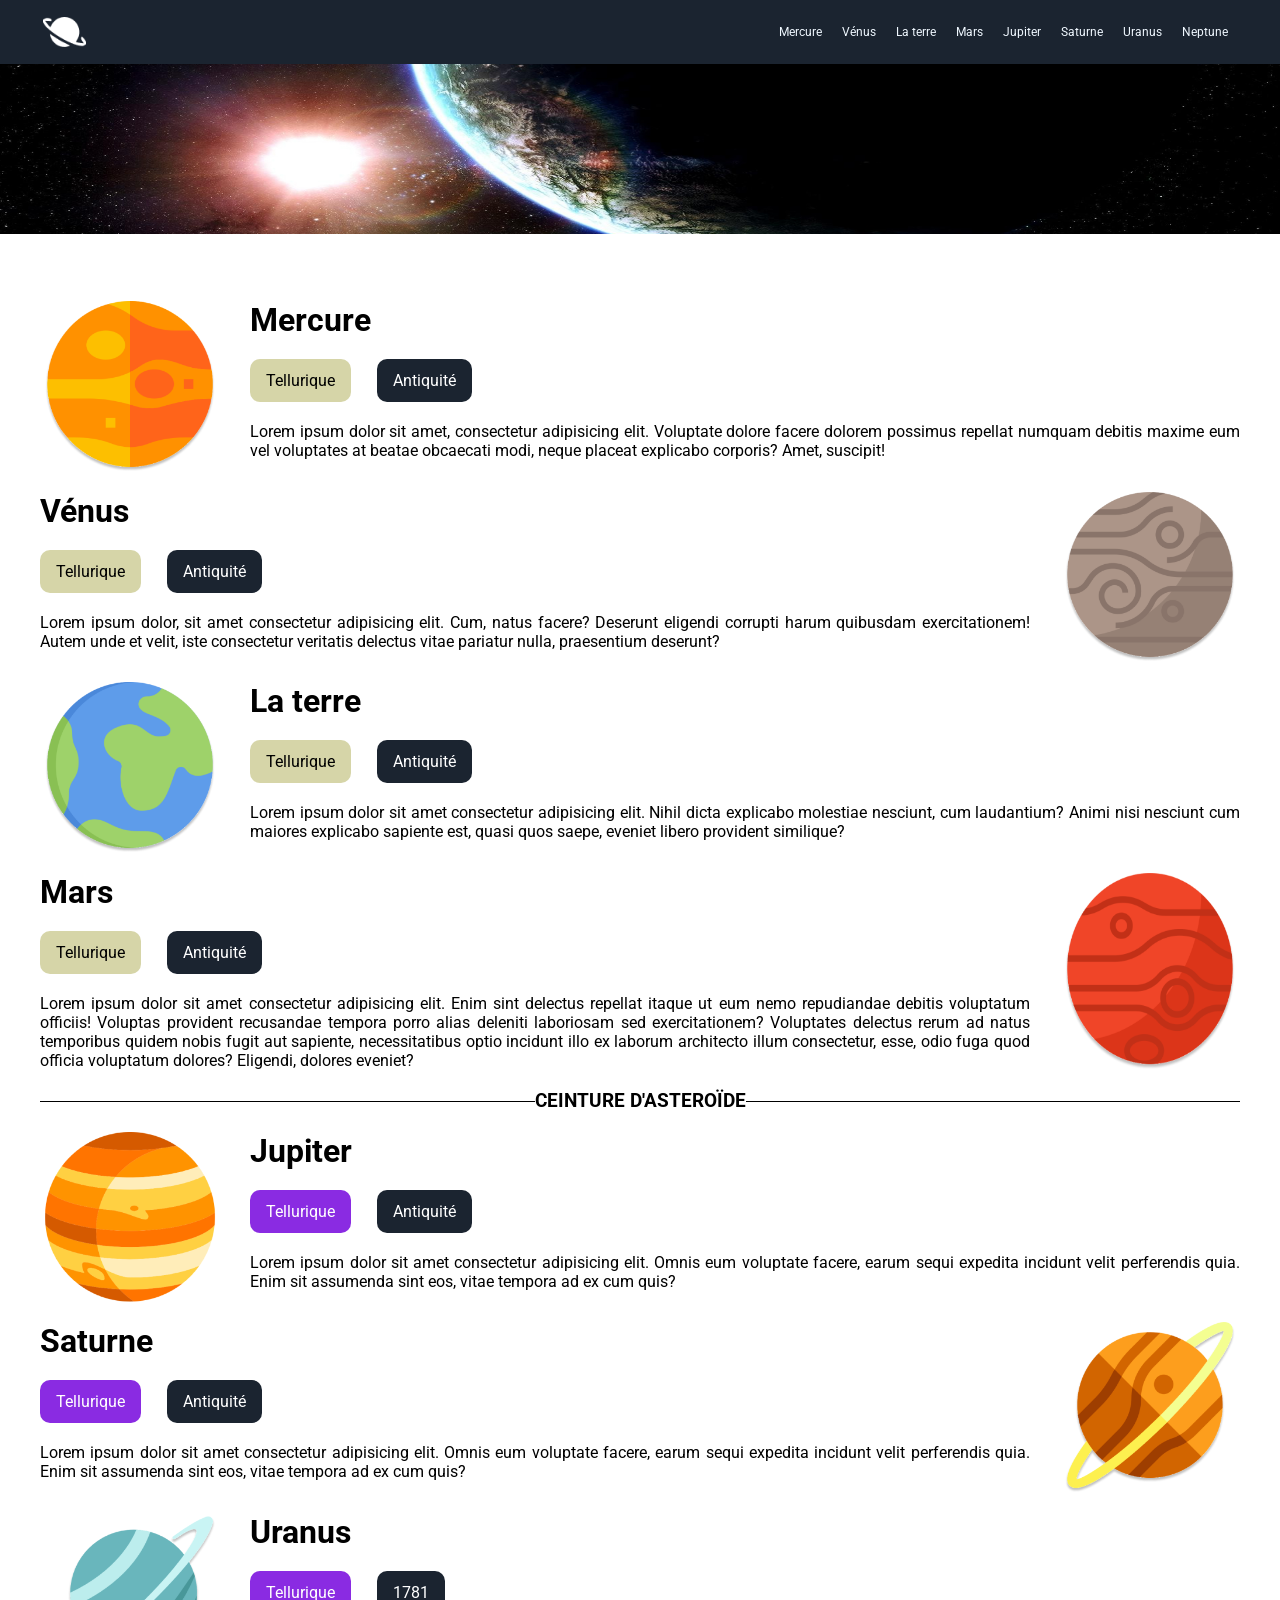
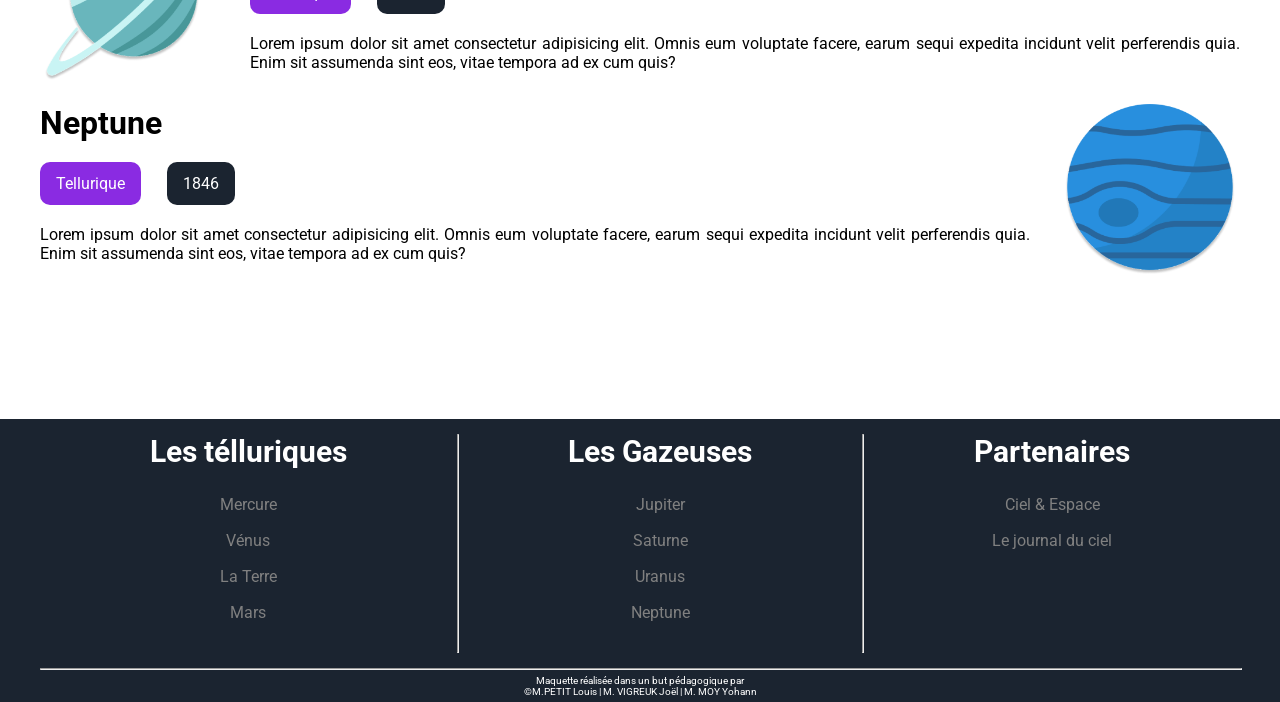
==== planete.html @ 306a0fe1 "premier commit" ====
<!DOCTYPE html>
<html lang="fr">
<head>
    <meta charset="UTF-8">
    <meta name="viewport" content="width=device-width, initial-scale=1.0">
    <meta name="description" content="ceci est une age sur les planètes et leurs spécificités.">
    <link rel="preconnect" href="https://fonts.googleapis.com">
    <link rel="preconnect" href="https://fonts.gstatic.com" crossorigin>
    <link href="https://fonts.googleapis.com/css2?family=Roboto:ital,wght@0,100;0,300;0,400;0,500;0,700;0,900;1,100;1,300;1,400;1,500;1,700;1,900&display=swap" rel="stylesheet">
    <link rel="stylesheet" href="planete.css">
    <link rel="shortcut icon" href="./ressources/logo.png" type="image/x-icon">
    <title>Les planètes</title>
</head>
<body>
    <header>
        <div class="content">
            <img src="./ressources/logo.png" alt="logo de planètes">
            <nav>
                <ul>
                    <li><a href="#mercure">Mercure</a></li>
                    <li><a href="#vénus">Vénus</a></li>
                    <li><a href="#terre">La terre</a></li>
                    <li><a href="#mars">Mars</a></li>
                    <li><a href="#jupiter">Jupiter</a></li>
                    <li><a href="#saturne">Saturne</a></li>
                    <li><a href="#uranus">Uranus</a></li>
                    <li><a href="#neptune">Neptune</a></li>
                </ul>
            </nav>
        </div>
        <img class="entt" src="./ressources/image.jpg" alt="Image de l'en-tête">
    </header>
    <main>
        <div class="main"> 
            <div class="article">
                <img src="./ressources/mercure.png" alt="">
                <article class="rightblock">
                    <h2 id="mercure">Mercure</h2>
                    <div class="spe">
                        <p class="tellurique">Tellurique</p>
                        <p class="date">Antiquité</p>
                    </div>
                    <p>Lorem ipsum dolor sit amet, consectetur adipisicing elit. Voluptate dolore facere dolorem possimus repellat numquam debitis maxime eum vel voluptates at beatae obcaecati modi, neque placeat explicabo corporis? Amet, suscipit!</p>
                </article>
            </div>
            <div class="article">
                <article class="leftblock">
                    <h2 id="vénus">Vénus</h2>
                    <div class="spe">
                        <p class="tellurique">Tellurique</p>
                        <p class="date">Antiquité</p>
                    </div>
                    <p>Lorem ipsum dolor, sit amet consectetur adipisicing elit. Cum, natus facere? Deserunt eligendi corrupti harum quibusdam exercitationem! Autem unde et velit, iste consectetur veritatis delectus vitae pariatur nulla, praesentium deserunt?</p>
                </article>
                <img src="./ressources/venus.png" alt="">
            </div>
            <div class="article">
                <img src="./ressources/la_terre.png" alt="">
                <article class="rightblock">
                    <h2 id="terre">La terre</h2>
                    <div class="spe">
                        <p class="tellurique">Tellurique</p>
                        <p class="date">Antiquité</p>
                    </div>
                    <p>Lorem ipsum dolor sit amet consectetur adipisicing elit. Nihil dicta explicabo molestiae nesciunt, cum laudantium? Animi nisi nesciunt cum maiores explicabo sapiente est, quasi quos saepe, eveniet libero provident similique?</p>
                </article>
            </div>
            <div class="article">
                <article class="leftblock">
                    <h2 id="mars">Mars</h2>
                    <div class="spe">
                        <p class="tellurique">Tellurique</p>
                        <p class="date">Antiquité</p>
                    </div>
                    <p>Lorem ipsum dolor sit amet consectetur adipisicing elit. Enim sint delectus repellat itaque ut eum nemo repudiandae debitis voluptatum officiis! Voluptas provident recusandae tempora porro alias deleniti laboriosam sed exercitationem?
                    Voluptates delectus rerum ad natus temporibus quidem nobis fugit aut sapiente, necessitatibus optio incidunt illo ex laborum architecto illum consectetur, esse, odio fuga quod officia voluptatum dolores? Eligendi, dolores eveniet?</p>
                </article>
                <img src="./ressources/mars.png" alt="">
            </div>
            <h3 class="hr">CEINTURE D'ASTEROÏDE</h3>
            <div class="article">
                <img src="./ressources/jupiter.png" alt="">
                <article class="rightblock">
                    <h2 id="jupiter">Jupiter</h2>
                    <div class="spe">
                        <p class="gaz">Tellurique</p>
                        <p class="date">Antiquité</p>
                    </div>
                    <p>Lorem ipsum dolor sit amet consectetur adipisicing elit. Omnis eum voluptate facere, earum sequi expedita incidunt velit perferendis quia. Enim sit assumenda sint eos, vitae tempora ad ex cum quis?</p>
                </article>
            </div>
            <div class="article">
                <article class="leftblock">
                    <h2 id="saturne">Saturne</h2>
                    <div class="spe">
                        <p class="gaz">Tellurique</p>
                        <p class="date">Antiquité</p>
                    </div>
                    <p>Lorem ipsum dolor sit amet consectetur adipisicing elit. Omnis eum voluptate facere, earum sequi expedita incidunt velit perferendis quia. Enim sit assumenda sint eos, vitae tempora ad ex cum quis?</p>
                </article>
                <img src="./ressources/saturne.png" alt="">
            </div>
            <div class="article">
                <img src="./ressources/uranus.png" alt="">
                <article class="rightblock">
                    <h2 id="uranus">Uranus</h2>
                    <div class="spe">
                        <p class="gaz">Tellurique</p>
                        <p class="date">1781</p>
                    </div>
                    <p>Lorem ipsum dolor sit amet consectetur adipisicing elit. Omnis eum voluptate facere, earum sequi expedita incidunt velit perferendis quia. Enim sit assumenda sint eos, vitae tempora ad ex cum quis?</p>
                </article>
            </div>
            <div class="article">
                <article class="leftblock">
                    <h2 id="neptune">Neptune</h2>
                    <div class="spe">
                        <p class="gaz">Tellurique</p>
                        <p class="date">1846</p>
                    </div>
                    <p>Lorem ipsum dolor sit amet consectetur adipisicing elit. Omnis eum voluptate facere, earum sequi expedita incidunt velit perferendis quia. Enim sit assumenda sint eos, vitae tempora ad ex cum quis?</p>
                </article>
                <img src="./ressources/neptune.png" alt="">
            </div>
        </div>
    </main>
    <footer>
        <div class="footer">
            <div class="content">
                <div class="pdp" id="pdpone">
                    <h2>Les télluriques</h2>
                    <ul>
                        <li>Mercure</li>
                        <li>Vénus</li>
                        <li>La Terre</li>
                        <li>Mars</li>
                    </ul>
                </div>
                <hr>
                <div class="pdp" id="pdptwo">
                    <h2>Les Gazeuses</h2>
                    <ul>
                        <li>Jupiter</li>
                        <li>Saturne</li>
                        <li>Uranus</li>
                        <li>Neptune</li>
                    </ul>
                </div>
                <hr>
                <div class="pdp" id="pdpthree">
                    <h2>Partenaires</h2>
                    <ul>
                        <li>Ciel & Espace</li>
                        <li>Le journal du ciel</li>
                    </ul>
                </div>
            </div>
            <hr class="last">
            <p>Maquette réalisée dans un but pédagogique par</p>
            <p>©M.PETIT Louis | M. VIGREUK Joël | M. MOY Yohann</p> 
        </div>
    </footer>
</body>
</html>
---- planete.css ----
*{
    margin: 0;
    padding: 0;
    font-family: "roboto";

}

header{
    background-color: #1B2430;
    font-size: 0;
    width: 100%;
}

.entt{
    height: 170px;
    width: 100%;
}

.main{
    padding-top: 47px;
    padding-bottom: 124px;
    max-width: 1200px;
    margin: auto;
    background-color: white;
}

.main h2{
    font-size: 32px;
    margin-bottom: 16px;
}

footer{
    background-color: #1B2430;
    color: white;
    padding-bottom: 5px;
}

header .content{
    max-width: 1200px;
    margin: auto ;
    align-items: center;
    padding-left: 5px;
    display: flex;
    justify-content: space-between;
}

header .content img{
    height: 30px;
}

header nav ul{
    display: flex;
    flex-direction: row;
    list-style-type: none;
}

nav li{
    
    font-size: 12px;
}

nav ul li a{
    display: block;
    padding: 25px 10px;
    text-decoration: none;
    color: aliceblue;
}

nav li:hover{
    border-bottom: solid 1px;
    border-color: aliceblue;
}

nav li:last-of-type{
    margin-right: 5px;
}



.pdp ul{
    list-style-type: none;
}

.pdp ul li{
    text-align: center;
    color: gray;
}
.pdp ul li:hover{
    border-bottom: solid 1px;
    width: fit-content;
    margin: auto;
}

footer p{
    text-align: center;
    font-size: 10px;
}


.last{
    width: 100%;
    margin-bottom: 5px;
}

.footer{
    max-width: 1200px;
    margin: auto;
}

.pdp h2{
    font-size: 30px;
    font-weight: bolder;
    margin-bottom: 26px;
    
    text-align: center;
}

.pdp li{
    margin: 17px 0px;
}

#pdpone{
    max-width: 324px;
    margin-right: 1;
    h2{
        max-width: 320px;
    }
}

#pdpthree{
    max-width: 400px;
    h2{
        max-width: 400px;
    }
}

#pdptwo{
    max-width: 425px;
    h2{
        max-width: 424px;
    }
}

footer .content{
    padding: 15px 0px;
    display: flex;
    justify-content: space-evenly;
    height: 219px;
}

.article , .spe{
    display: flex;
    flex-direction: row;
    margin: 20px 0px;
    align-content: center;
}

.article img{
    width: 180px;
}

.article p{
    text-align: justify;
}

.rightblock{
    margin-left: 30px;
    width: 100%;
}

.leftblock{
    width: 100%;
    margin-right: 30px;
}

.date{
    background-color: #1B2430;
    color: white;
    padding: 12px 16px;
    border-radius: 10px;
    margin-left: 26px;
}

.tellurique{
    background-color: #D6D5A8;
    padding: 12px 16px;
    border-radius: 10px;
}

.gaz{
    background-color: blueviolet;
    color: white;
    padding: 12px 16px;
    border-radius: 10px;
}

.hr{
    align-items: center;
    display: flex;
    text-align: center;
}

.hr::before , .hr::after{
    background: currentColor;
    content: "";
    flex: 1;
    height: .025em;
    margin: 0.5;
}

.article{
    margin: 20px 0px;
}
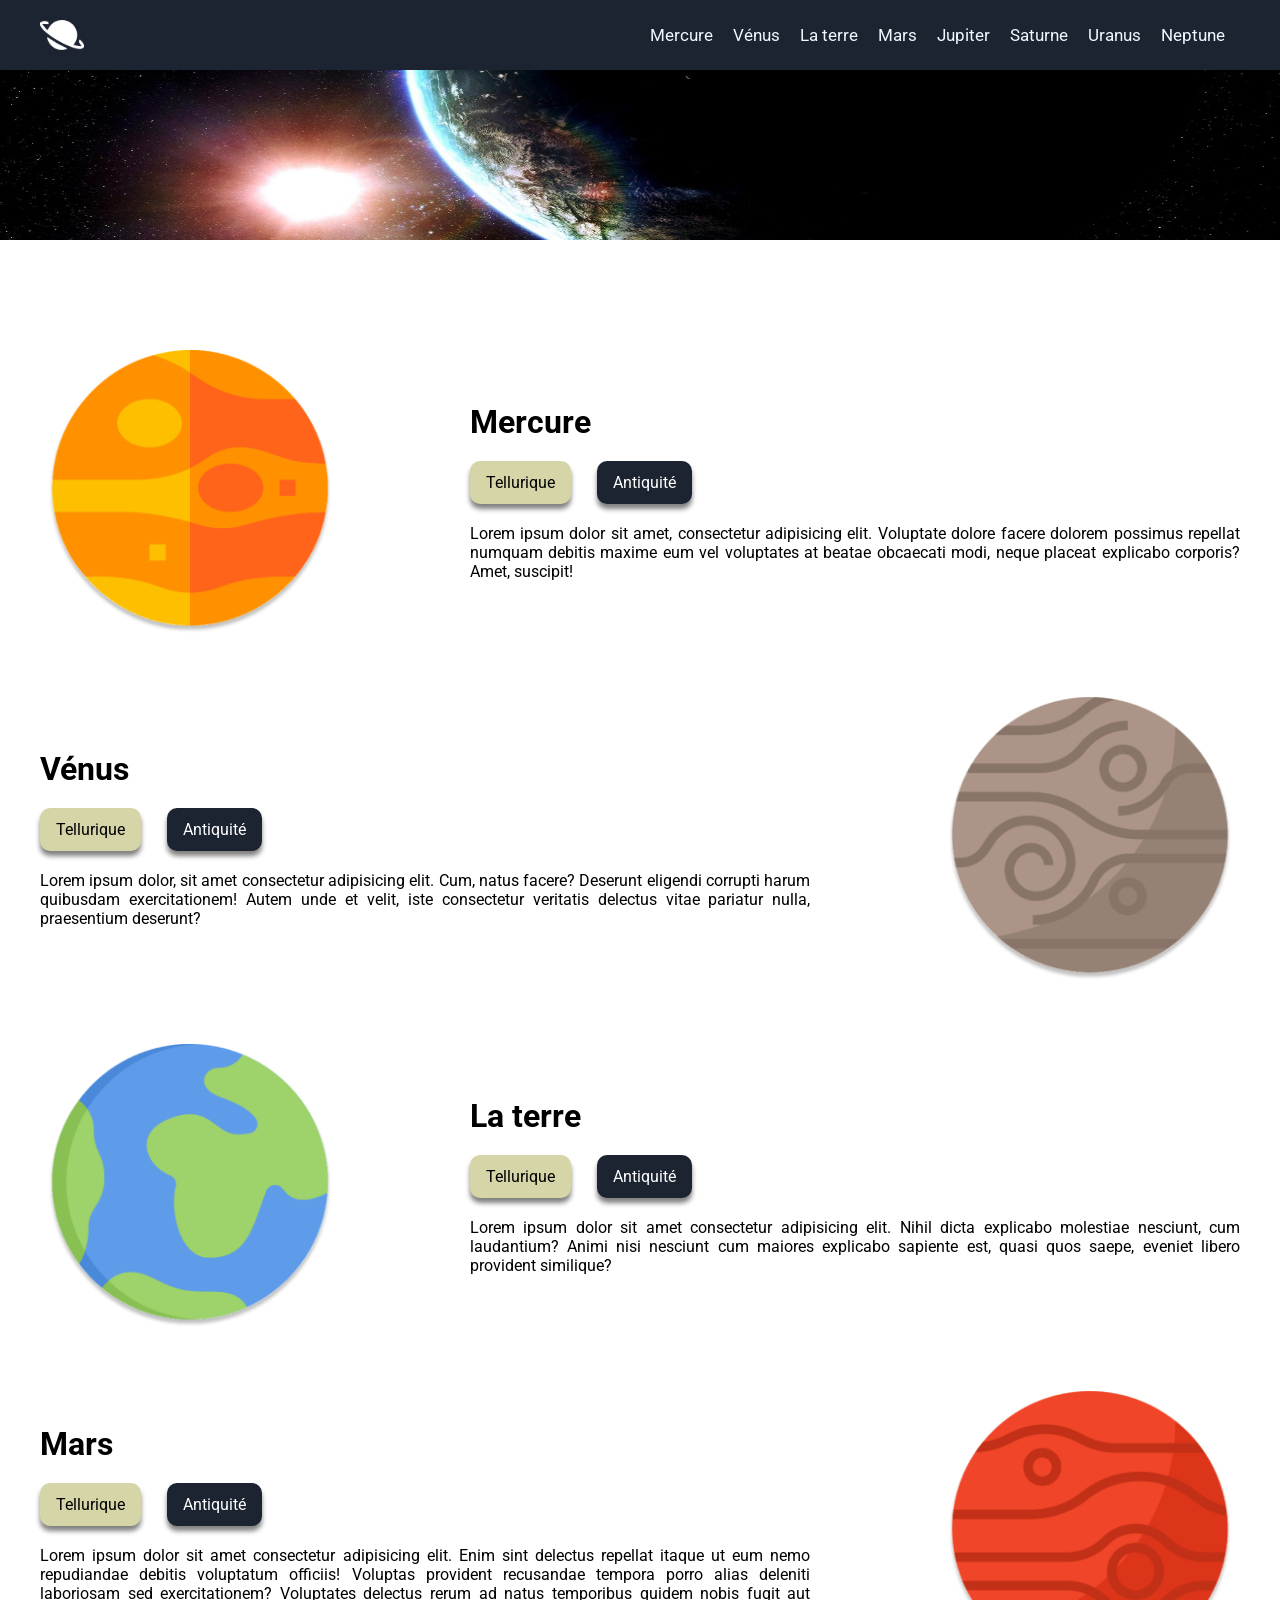
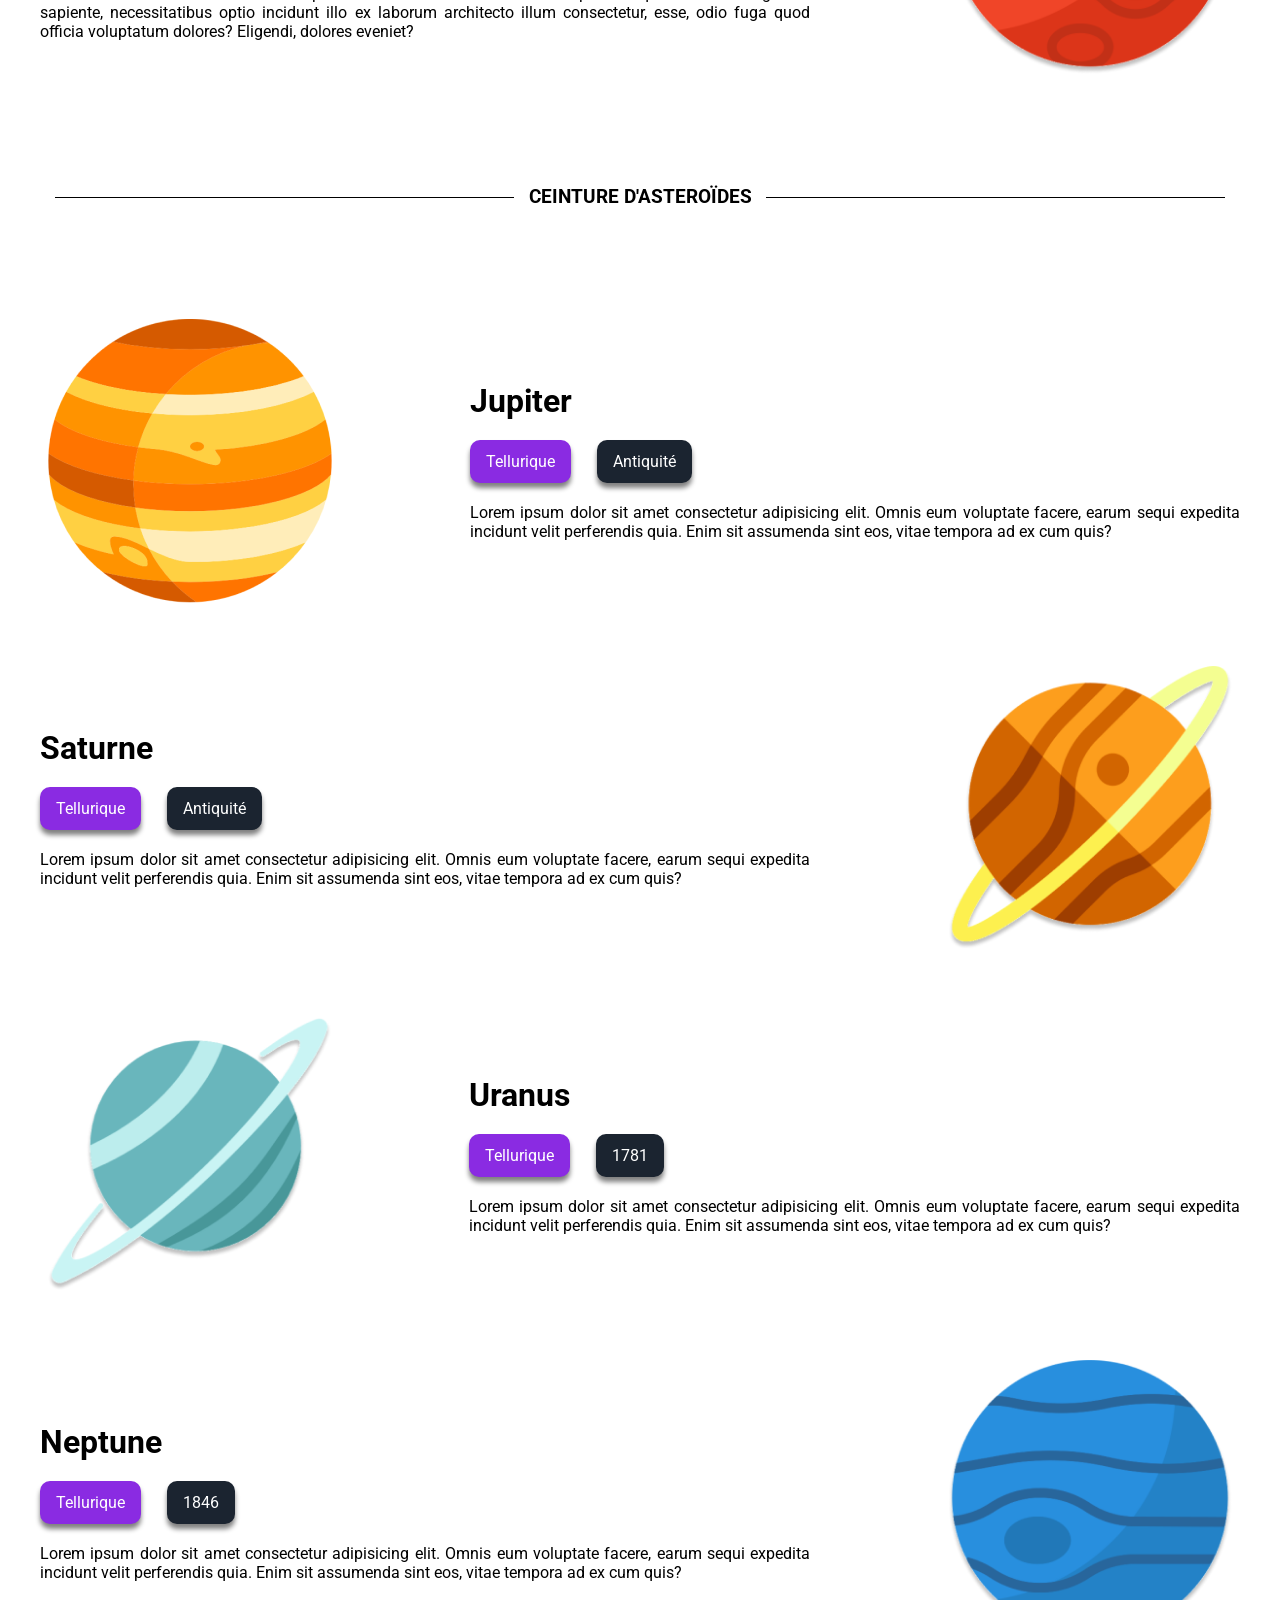
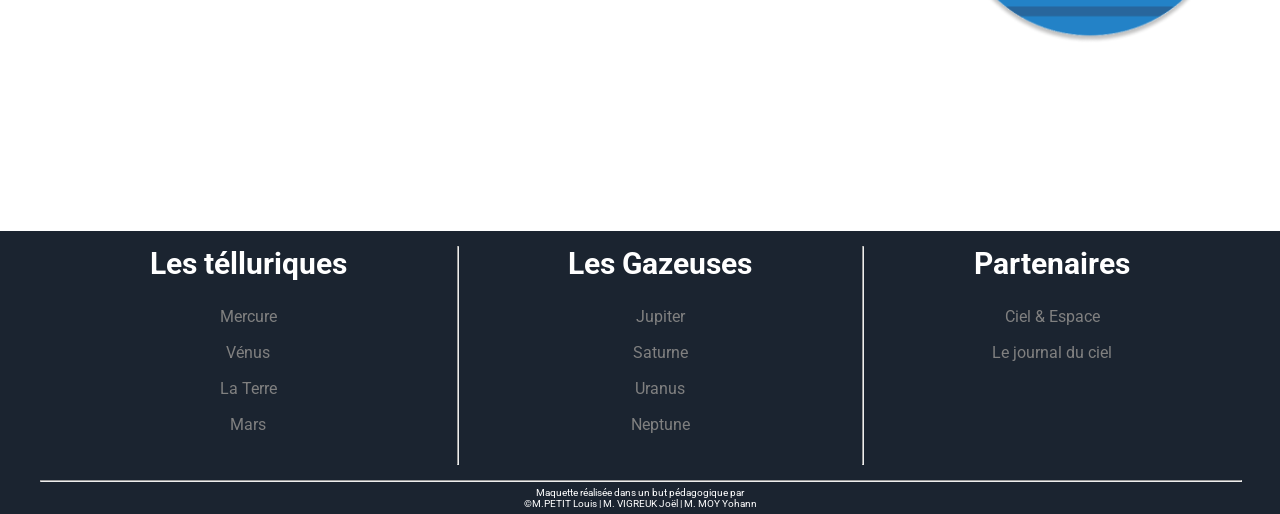
==== commit 6c27e490: "mise à jour du dossier" ====
--- a/planete.html
+++ b/planete.html
@@ -2,6 +2,7 @@
 <html lang="fr">
 <head>
     <meta charset="UTF-8">
+    <meta http-equiv="X-UA-Compatible" content="ie=edge">
     <meta name="viewport" content="width=device-width, initial-scale=1.0">
     <meta name="description" content="ceci est une age sur les planètes et leurs spécificités.">
     <link rel="preconnect" href="https://fonts.googleapis.com">
@@ -17,14 +18,14 @@
             <img src="./ressources/logo.png" alt="logo de planètes">
             <nav>
                 <ul>
-                    <li><a href="#mercure">Mercure</a></li>
-                    <li><a href="#vénus">Vénus</a></li>
-                    <li><a href="#terre">La terre</a></li>
-                    <li><a href="#mars">Mars</a></li>
-                    <li><a href="#jupiter">Jupiter</a></li>
-                    <li><a href="#saturne">Saturne</a></li>
-                    <li><a href="#uranus">Uranus</a></li>
-                    <li><a href="#neptune">Neptune</a></li>
+                    <li><a href="#mercure" aria-label="Direction vers l'article sur la planète Mercure" title="Direction vers l'article sur la planète Mercure">Mercure</a></li>
+                    <li><a href="#vénus" aria-label="Direction vers l'article sur la planète Vénus" title="Direction vers l'article sur la planète Vénus">Vénus</a></li>
+                    <li><a href="#terre" aria-label="Direction vers l'article sur la planète Terre" title="Direction vers l'article sur la planète Terre">La terre</a></li>
+                    <li><a href="#mars" aria-label="Direction vers l'article sur la planète Mars" title="Direction vers l'article sur la planète Mars">Mars</a></li>
+                    <li><a href="#jupiter" aria-label="Direction vers l'article sur la planète Jupiter" title="Direction vers l'article sur la planète Jupiter">Jupiter</a></li>
+                    <li><a href="#saturne" aria-label="Direction vers l'article sur la planète Saturne" title="Direction vers l'article sur la planète Saturne">Saturne</a></li>
+                    <li><a href="#uranus" aria-label="Direction vers l'article sur la planète Uranus" title="Direction vers l'article sur la planète Uranus">Uranus</a></li>
+                    <li><a href="#neptune" aria-label="Direction vers l'article sur la planète Neptune" title="Direction vers l'article sur la planète Neptune">Neptune</a></li>
                 </ul>
             </nav>
         </div>
@@ -33,7 +34,7 @@
     <main>
         <div class="main"> 
             <div class="article">
-                <img src="./ressources/mercure.png" alt="">
+                <img src="./ressources/mercure.png" alt="Image de la planète Mercure">
                 <article class="rightblock">
                     <h2 id="mercure">Mercure</h2>
                     <div class="spe">
@@ -52,10 +53,10 @@
                     </div>
                     <p>Lorem ipsum dolor, sit amet consectetur adipisicing elit. Cum, natus facere? Deserunt eligendi corrupti harum quibusdam exercitationem! Autem unde et velit, iste consectetur veritatis delectus vitae pariatur nulla, praesentium deserunt?</p>
                 </article>
-                <img src="./ressources/venus.png" alt="">
+                <img src="./ressources/venus.png" alt="Image de la planète Vénus">
             </div>
             <div class="article">
-                <img src="./ressources/la_terre.png" alt="">
+                <img src="./ressources/la_terre.png" alt="Image de la planète Terre">
                 <article class="rightblock">
                     <h2 id="terre">La terre</h2>
                     <div class="spe">
@@ -75,11 +76,11 @@
                     <p>Lorem ipsum dolor sit amet consectetur adipisicing elit. Enim sint delectus repellat itaque ut eum nemo repudiandae debitis voluptatum officiis! Voluptas provident recusandae tempora porro alias deleniti laboriosam sed exercitationem?
                     Voluptates delectus rerum ad natus temporibus quidem nobis fugit aut sapiente, necessitatibus optio incidunt illo ex laborum architecto illum consectetur, esse, odio fuga quod officia voluptatum dolores? Eligendi, dolores eveniet?</p>
                 </article>
-                <img src="./ressources/mars.png" alt="">
+                <img src="./ressources/mars.png" alt="Image de la planète Mars">
             </div>
-            <h3 class="hr">CEINTURE D'ASTEROÏDE</h3>
+            <h3 class="hr">ceinture d'asteroïdes</h3>
             <div class="article">
-                <img src="./ressources/jupiter.png" alt="">
+                <img src="./ressources/jupiter.png" alt="Image de la planète Jupiter">
                 <article class="rightblock">
                     <h2 id="jupiter">Jupiter</h2>
                     <div class="spe">
@@ -98,10 +99,10 @@
                     </div>
                     <p>Lorem ipsum dolor sit amet consectetur adipisicing elit. Omnis eum voluptate facere, earum sequi expedita incidunt velit perferendis quia. Enim sit assumenda sint eos, vitae tempora ad ex cum quis?</p>
                 </article>
-                <img src="./ressources/saturne.png" alt="">
+                <img src="./ressources/saturne.png" alt="Image de la planète Saturne">
             </div>
             <div class="article">
-                <img src="./ressources/uranus.png" alt="">
+                <img src="./ressources/uranus.png" alt="Image de la planète Uranus">
                 <article class="rightblock">
                     <h2 id="uranus">Uranus</h2>
                     <div class="spe">
@@ -120,7 +121,7 @@
                     </div>
                     <p>Lorem ipsum dolor sit amet consectetur adipisicing elit. Omnis eum voluptate facere, earum sequi expedita incidunt velit perferendis quia. Enim sit assumenda sint eos, vitae tempora ad ex cum quis?</p>
                 </article>
-                <img src="./ressources/neptune.png" alt="">
+                <img src="./ressources/neptune.png" alt="Image de la planète Neptune">
             </div>
         </div>
     </main>
--- a/planete.css
+++ b/planete.css
@@ -2,7 +2,10 @@
     margin: 0;
     padding: 0;
     font-family: "roboto";
-
+}
+
+html{
+    background-color: #1B2430;
 }
 
 header{
@@ -17,29 +20,33 @@
 }
 
 .main{
-    padding-top: 47px;
-    padding-bottom: 124px;
+    padding-top: 2.94rem;
+    padding-bottom: 7.75rem;
     max-width: 1200px;
     margin: auto;
     background-color: white;
 }
 
+main{
+    background-color: white;
+}
+
 .main h2{
-    font-size: 32px;
-    margin-bottom: 16px;
+    font-size: 2rem;
+    margin-bottom: 1rem;
 }
 
 footer{
     background-color: #1B2430;
     color: white;
-    padding-bottom: 5px;
+    padding-bottom: 0.31rem;
 }
 
 header .content{
     max-width: 1200px;
     margin: auto ;
     align-items: center;
-    padding-left: 5px;
+    padding-left: 0.5px;
     display: flex;
     justify-content: space-between;
 }
@@ -55,8 +62,7 @@
 }
 
 nav li{
-    
-    font-size: 12px;
+    font-size: 1.06rem;
 }
 
 nav ul li a{
@@ -151,12 +157,13 @@
 .article , .spe{
     display: flex;
     flex-direction: row;
-    margin: 20px 0px;
-    align-content: center;
+    margin: 1.25rem 0px;
+    align-items: center;
 }
 
 .article img{
-    width: 180px;
+    width: 300px;
+    height: 284px;
 }
 
 .article p{
@@ -164,40 +171,45 @@
 }
 
 .rightblock{
-    margin-left: 30px;
+    margin-left: 8.125rem;
     width: 100%;
 }
 
 .leftblock{
     width: 100%;
-    margin-right: 30px;
+    margin-right: 8.125rem;
 }
 
 .date{
     background-color: #1B2430;
     color: white;
-    padding: 12px 16px;
+    padding: 0.75rem 1rem;
     border-radius: 10px;
-    margin-left: 26px;
+    margin-left: 1.625rem;
+    box-shadow: 0px 5px 5px grey;
 }
 
 .tellurique{
     background-color: #D6D5A8;
-    padding: 12px 16px;
+    padding: 0.75rem 1rem;
     border-radius: 10px;
+    box-shadow: 0px 5px 5px grey;
 }
 
 .gaz{
     background-color: blueviolet;
     color: white;
-    padding: 12px 16px;
+    padding: 0.75rem 1rem;
     border-radius: 10px;
+    box-shadow: 0px 5px 5px grey;
 }
 
 .hr{
     align-items: center;
     display: flex;
     text-align: center;
+    margin: 6.687rem 0;
+    text-transform: uppercase;
 }
 
 .hr::before , .hr::after{
@@ -205,9 +217,14 @@
     content: "";
     flex: 1;
     height: .025em;
-    margin: 0.5;
+    margin: 0.937rem;
 }
 
 .article{
-    margin: 20px 0px;
-}+    margin: 3.937rem 0px;
+}
+/*
+@media screen () {
+    
+}
+*/
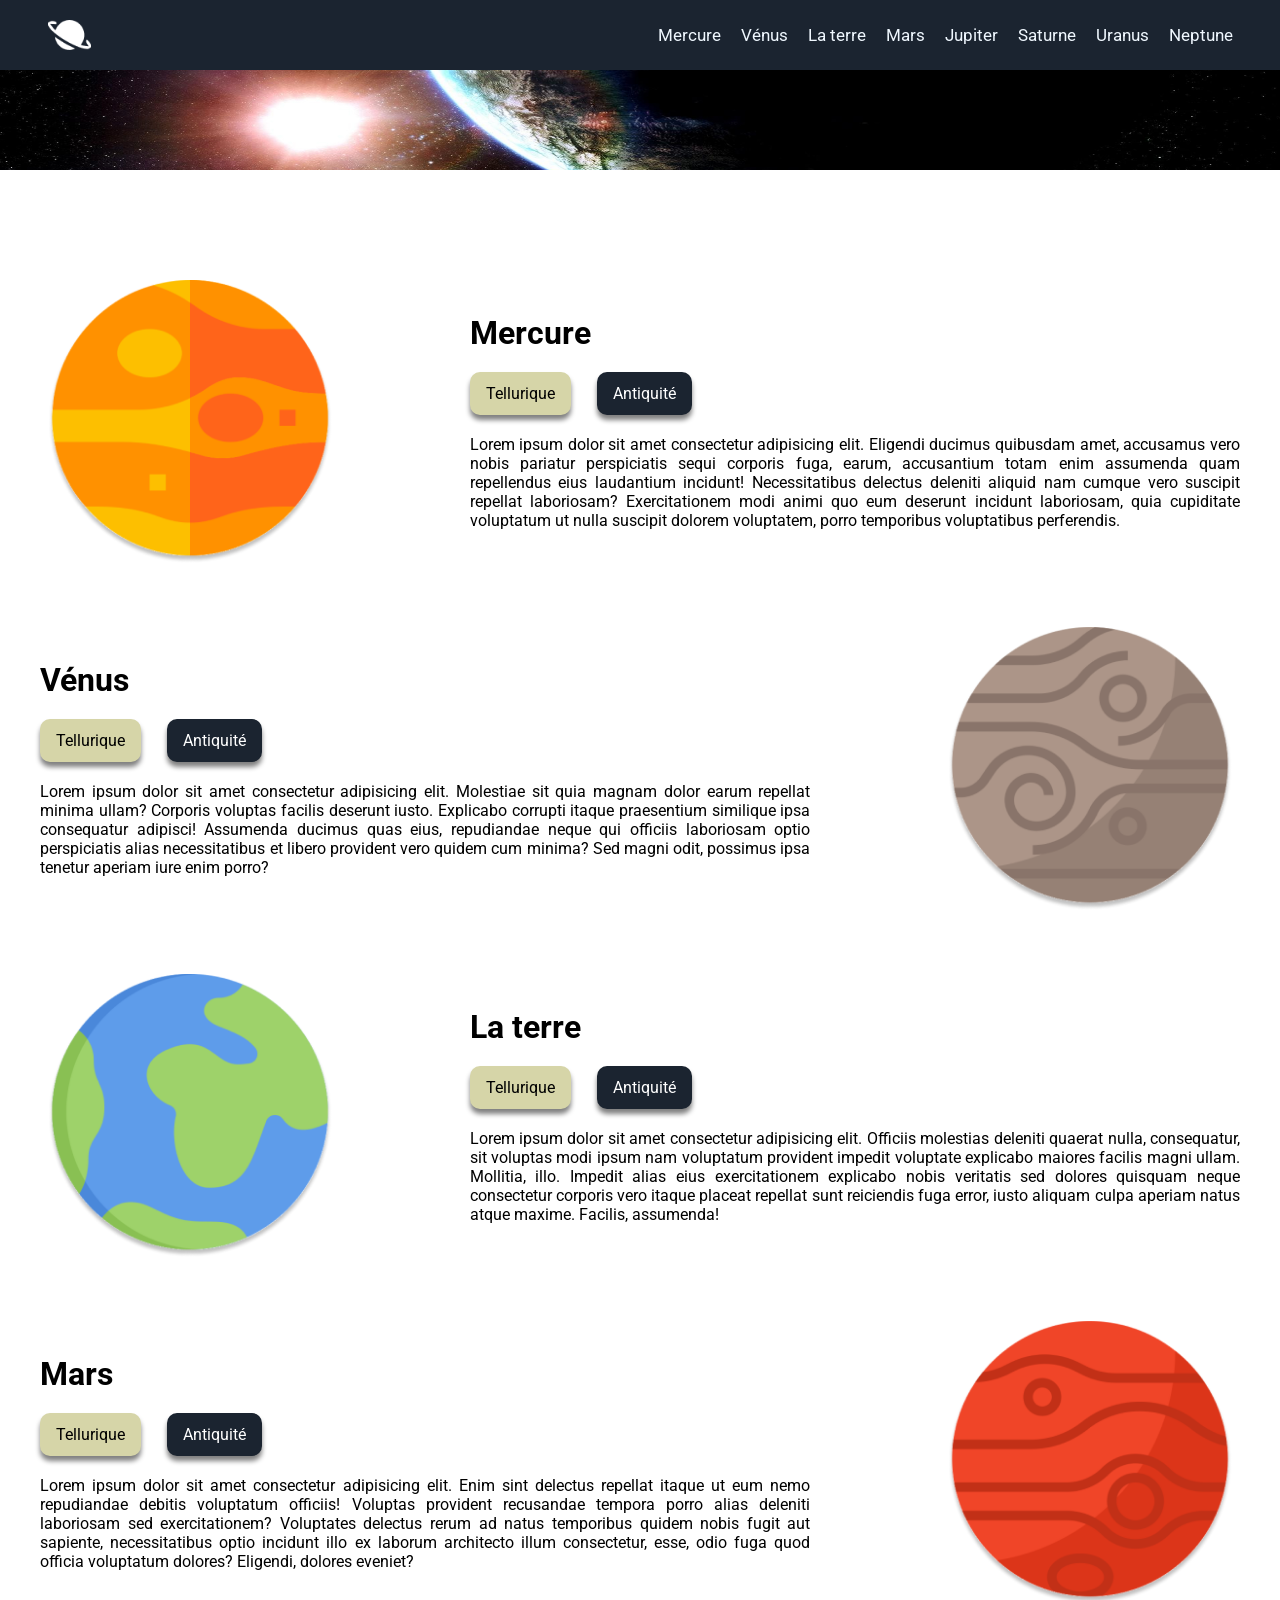
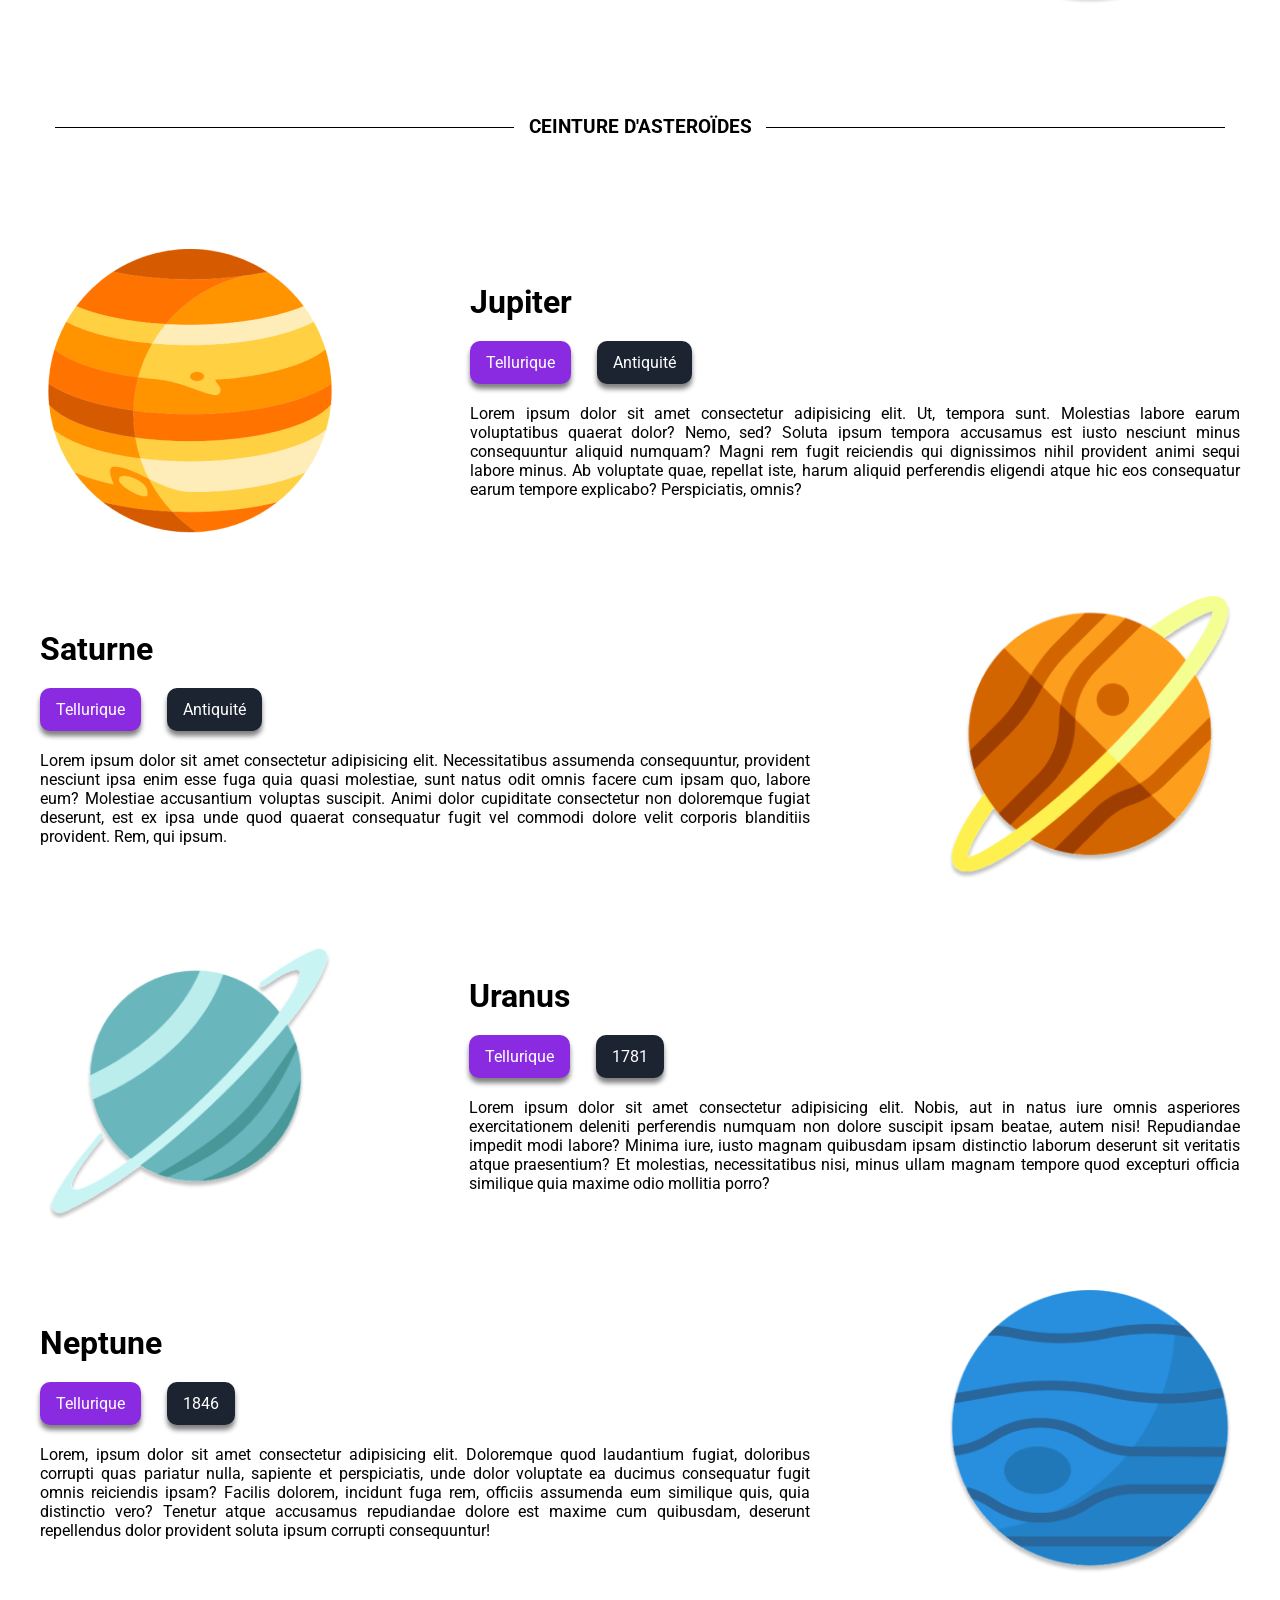
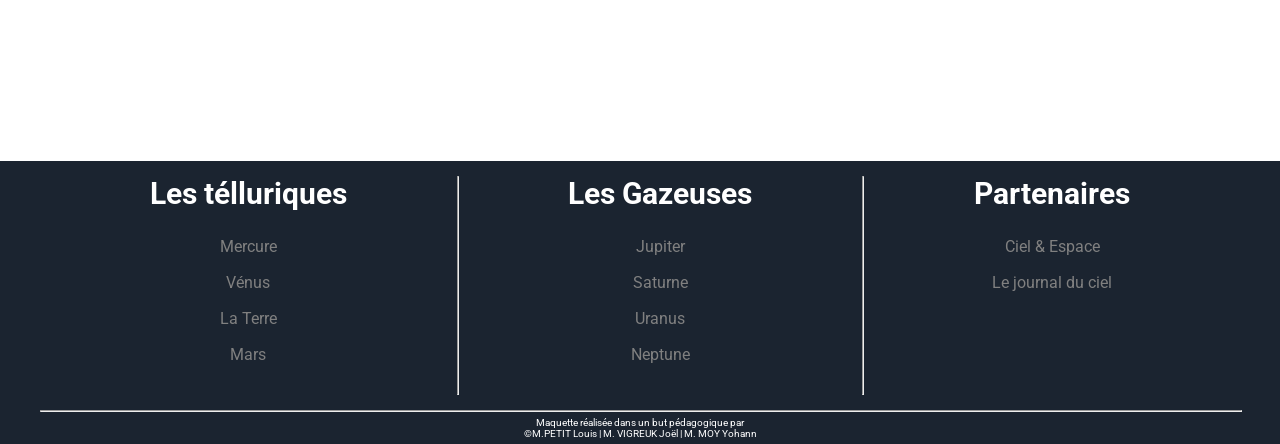
==== commit 6f452ce3: "maj du 09/13/24" ====
--- a/planete.html
+++ b/planete.html
@@ -15,8 +15,9 @@
 <body>
     <header>
         <div class="content">
-            <img src="./ressources/logo.png" alt="logo de planètes">
             <nav>
+                <img src="./ressources/logo.png" alt="logo de planètes">
+                <img src="./ressources/nav.png" alt="" srcset="">
                 <ul>
                     <li><a href="#mercure" aria-label="Direction vers l'article sur la planète Mercure" title="Direction vers l'article sur la planète Mercure">Mercure</a></li>
                     <li><a href="#vénus" aria-label="Direction vers l'article sur la planète Vénus" title="Direction vers l'article sur la planète Vénus">Vénus</a></li>
@@ -41,7 +42,8 @@
                         <p class="tellurique">Tellurique</p>
                         <p class="date">Antiquité</p>
                     </div>
-                    <p>Lorem ipsum dolor sit amet, consectetur adipisicing elit. Voluptate dolore facere dolorem possimus repellat numquam debitis maxime eum vel voluptates at beatae obcaecati modi, neque placeat explicabo corporis? Amet, suscipit!</p>
+                    <p>Lorem ipsum dolor sit amet consectetur adipisicing elit. Eligendi ducimus quibusdam amet, accusamus vero nobis pariatur perspiciatis sequi corporis fuga, earum, accusantium totam enim assumenda quam repellendus eius laudantium incidunt!
+                    Necessitatibus delectus deleniti aliquid nam cumque vero suscipit repellat laboriosam? Exercitationem modi animi quo eum deserunt incidunt laboriosam, quia cupiditate voluptatum ut nulla suscipit dolorem voluptatem, porro temporibus voluptatibus perferendis.</p>
                 </article>
             </div>
             <div class="article">
@@ -51,7 +53,8 @@
                         <p class="tellurique">Tellurique</p>
                         <p class="date">Antiquité</p>
                     </div>
-                    <p>Lorem ipsum dolor, sit amet consectetur adipisicing elit. Cum, natus facere? Deserunt eligendi corrupti harum quibusdam exercitationem! Autem unde et velit, iste consectetur veritatis delectus vitae pariatur nulla, praesentium deserunt?</p>
+                    <p>Lorem ipsum dolor sit amet consectetur adipisicing elit. Molestiae sit quia magnam dolor earum repellat minima ullam? Corporis voluptas facilis deserunt iusto. Explicabo corrupti itaque praesentium similique ipsa consequatur adipisci!
+                    Assumenda ducimus quas eius, repudiandae neque qui officiis laboriosam optio perspiciatis alias necessitatibus et libero provident vero quidem cum minima? Sed magni odit, possimus ipsa tenetur aperiam iure enim porro?</p>
                 </article>
                 <img src="./ressources/venus.png" alt="Image de la planète Vénus">
             </div>
@@ -63,7 +66,8 @@
                         <p class="tellurique">Tellurique</p>
                         <p class="date">Antiquité</p>
                     </div>
-                    <p>Lorem ipsum dolor sit amet consectetur adipisicing elit. Nihil dicta explicabo molestiae nesciunt, cum laudantium? Animi nisi nesciunt cum maiores explicabo sapiente est, quasi quos saepe, eveniet libero provident similique?</p>
+                    <p>Lorem ipsum dolor sit amet consectetur adipisicing elit. Officiis molestias deleniti quaerat nulla, consequatur, sit voluptas modi ipsum nam voluptatum provident impedit voluptate explicabo maiores facilis magni ullam. Mollitia, illo.
+                    Impedit alias eius exercitationem explicabo nobis veritatis sed dolores quisquam neque consectetur corporis vero itaque placeat repellat sunt reiciendis fuga error, iusto aliquam culpa aperiam natus atque maxime. Facilis, assumenda!</p>
                 </article>
             </div>
             <div class="article">
@@ -87,7 +91,8 @@
                         <p class="gaz">Tellurique</p>
                         <p class="date">Antiquité</p>
                     </div>
-                    <p>Lorem ipsum dolor sit amet consectetur adipisicing elit. Omnis eum voluptate facere, earum sequi expedita incidunt velit perferendis quia. Enim sit assumenda sint eos, vitae tempora ad ex cum quis?</p>
+                    <p>Lorem ipsum dolor sit amet consectetur adipisicing elit. Ut, tempora sunt. Molestias labore earum voluptatibus quaerat dolor? Nemo, sed? Soluta ipsum tempora accusamus est iusto nesciunt minus consequuntur aliquid numquam?
+                    Magni rem fugit reiciendis qui dignissimos nihil provident animi sequi labore minus. Ab voluptate quae, repellat iste, harum aliquid perferendis eligendi atque hic eos consequatur earum tempore explicabo? Perspiciatis, omnis?</p>
                 </article>
             </div>
             <div class="article">
@@ -97,7 +102,8 @@
                         <p class="gaz">Tellurique</p>
                         <p class="date">Antiquité</p>
                     </div>
-                    <p>Lorem ipsum dolor sit amet consectetur adipisicing elit. Omnis eum voluptate facere, earum sequi expedita incidunt velit perferendis quia. Enim sit assumenda sint eos, vitae tempora ad ex cum quis?</p>
+                    <p>Lorem ipsum dolor sit amet consectetur adipisicing elit. Necessitatibus assumenda consequuntur, provident nesciunt ipsa enim esse fuga quia quasi molestiae, sunt natus odit omnis facere cum ipsam quo, labore eum?
+                    Molestiae accusantium voluptas suscipit. Animi dolor cupiditate consectetur non doloremque fugiat deserunt, est ex ipsa unde quod quaerat consequatur fugit vel commodi dolore velit corporis blanditiis provident. Rem, qui ipsum.</p>
                 </article>
                 <img src="./ressources/saturne.png" alt="Image de la planète Saturne">
             </div>
@@ -109,7 +115,8 @@
                         <p class="gaz">Tellurique</p>
                         <p class="date">1781</p>
                     </div>
-                    <p>Lorem ipsum dolor sit amet consectetur adipisicing elit. Omnis eum voluptate facere, earum sequi expedita incidunt velit perferendis quia. Enim sit assumenda sint eos, vitae tempora ad ex cum quis?</p>
+                    <p>Lorem ipsum dolor sit amet consectetur adipisicing elit. Nobis, aut in natus iure omnis asperiores exercitationem deleniti perferendis numquam non dolore suscipit ipsam beatae, autem nisi! Repudiandae impedit modi labore?
+                    Minima iure, iusto magnam quibusdam ipsam distinctio laborum deserunt sit veritatis atque praesentium? Et molestias, necessitatibus nisi, minus ullam magnam tempore quod excepturi officia similique quia maxime odio mollitia porro?</p>
                 </article>
             </div>
             <div class="article">
@@ -119,7 +126,8 @@
                         <p class="gaz">Tellurique</p>
                         <p class="date">1846</p>
                     </div>
-                    <p>Lorem ipsum dolor sit amet consectetur adipisicing elit. Omnis eum voluptate facere, earum sequi expedita incidunt velit perferendis quia. Enim sit assumenda sint eos, vitae tempora ad ex cum quis?</p>
+                    <p>Lorem, ipsum dolor sit amet consectetur adipisicing elit. Doloremque quod laudantium fugiat, doloribus corrupti quas pariatur nulla, sapiente et perspiciatis, unde dolor voluptate ea ducimus consequatur fugit omnis reiciendis ipsam?
+                    Facilis dolorem, incidunt fuga rem, officiis assumenda eum similique quis, quia distinctio vero? Tenetur atque accusamus repudiandae dolore est maxime cum quibusdam, deserunt repellendus dolor provident soluta ipsum corrupti consequuntur!</p>
                 </article>
                 <img src="./ressources/neptune.png" alt="Image de la planète Neptune">
             </div>
--- a/planete.css
+++ b/planete.css
@@ -6,12 +6,13 @@
 
 html{
     background-color: #1B2430;
+    --scroll-behavior: smooth;
+    scroll-behavior: smooth;
 }
 
 header{
     background-color: #1B2430;
     font-size: 0;
-    width: 100%;
 }
 
 .entt{
@@ -29,11 +30,13 @@
 
 main{
     background-color: white;
+    padding: 0px 30px;
 }
 
 .main h2{
     font-size: 2rem;
     margin-bottom: 1rem;
+    scroll-margin-top: 150px;
 }
 
 footer{
@@ -43,16 +46,26 @@
 }
 
 header .content{
+    padding-left: 0.5rem;
+    position: fixed;
+    background-color: #1B2430;
+    width: 100%;
+}
+
+header .content nav{
     max-width: 1200px;
     margin: auto ;
+    display: flex;
+    justify-content: space-between;
     align-items: center;
-    padding-left: 0.5px;
-    display: flex;
-    justify-content: space-between;
 }
 
 header .content img{
     height: 30px;
+}
+
+header .content img:nth-of-type(2){
+    visibility: hidden;
 }
 
 header nav ul{
@@ -80,8 +93,6 @@
 nav li:last-of-type{
     margin-right: 5px;
 }
-
-
 
 .pdp ul{
     list-style-type: none;
@@ -223,8 +234,89 @@
 .article{
     margin: 3.937rem 0px;
 }
-/*
-@media screen () {
+
+@media screen and (max-width:1024px) {
     
-}
-*/+    .main h2{
+        scroll-margin-top: 120px;
+    }
+}
+
+@media screen and (max-width:768px) {
+
+    .main h2{
+        text-align: center;
+        scroll-margin-top: 80px;
+    }
+    .article:nth-of-type(2n){
+        flex-direction: column;
+    }
+
+    .article:nth-of-type(2n+1){
+        flex-direction: column-reverse;
+    }
+
+    .spe{
+        justify-content: center;
+    }
+
+    .leftblock{
+        margin: auto;
+    }
+
+    .rightblock{
+        margin: auto;
+        margin-bottom: 1rem;
+    }
+}
+
+@media screen and (max-width:637px){
+    header .content nav {
+        transition: 2s;
+        opacity: 0.5;
+        position: absolute;
+        background-color: #1B2430;
+        left: 0;
+        width: fit-content;
+        padding: 0.3rem;
+        height: fit-content;
+        align-items: normal;
+        padding-bottom: 0;
+        ul{
+            display: none;
+        }
+    }
+    header .content img:first-of-type{
+        display: none;
+    }
+    
+    header .content img:nth-of-type(2){
+        visibility: visible;
+    }
+
+    .main h2{
+        scroll-margin-top: 30px;
+    }
+
+    header .content nav:hover{
+        width: fit-content;
+        opacity: 1;
+        ul{
+            display: flex;
+            flex-direction: column;
+        }
+        
+    }
+}
+
+@media screen and (max-width:599px) {
+    .article img{
+        width: 150px;
+        height: 142px;
+    }
+
+    .footer .content{
+        flex-direction: row;
+
+    }
+}
